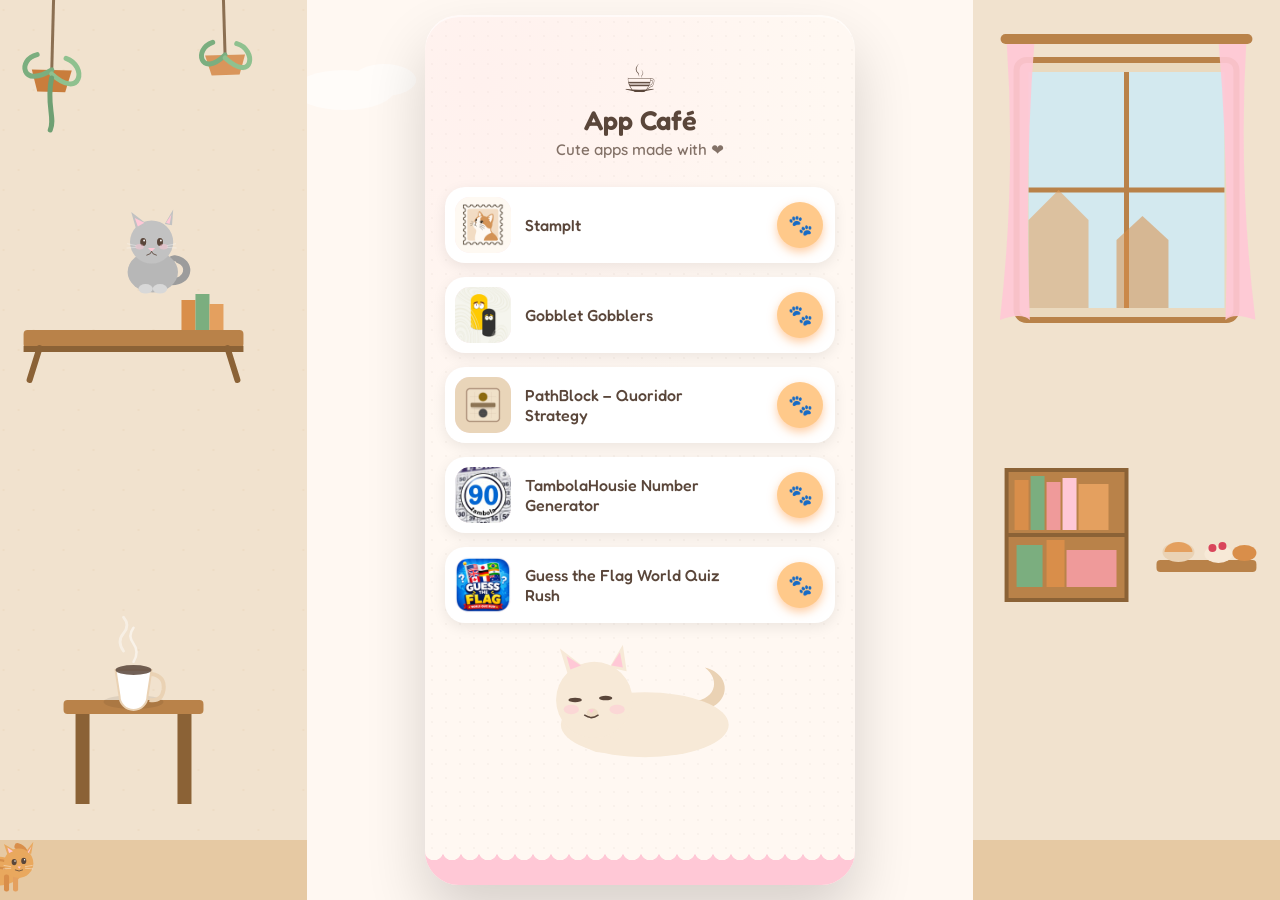
==== App-Cafe/index.html @ 69373cc1 "Add App Café landing page with animated cats and app cards A cozy, mobile-first Linktree-style menu " ====
<!DOCTYPE html>
<html lang="en">
<head>
  <meta charset="UTF-8">
  <meta name="viewport" content="width=device-width, initial-scale=1, viewport-fit=cover">
  <title>App Café — Cute Apps Made With Love</title>
  <meta name="description" content="A cozy little café menu of cute apps, made with love.">
  <meta name="theme-color" content="#FFF8F2">

  <link rel="preconnect" href="https://fonts.googleapis.com">
  <link rel="preconnect" href="https://fonts.gstatic.com" crossorigin>
  <link href="https://fonts.googleapis.com/css2?family=Fredoka:wght@500;600;700&family=Quicksand:wght@500;600;700&display=swap" rel="stylesheet">

  <link rel="icon" href="data:image/svg+xml,%3Csvg xmlns='http://www.w3.org/2000/svg' viewBox='0 0 100 100'%3E%3Ctext y='.9em' font-size='90'%3E%E2%98%95%3C/text%3E%3C/svg%3E">
  <link rel="stylesheet" href="style.css">
</head>
<body>

  <!-- ============ DECORATIVE DESKTOP CAFÉ SCENE (hidden on mobile) ============ -->
  <div class="scene" aria-hidden="true">
    <div class="scene-clouds">
      <img class="scene-art" src="assets/background/clouds.svg" alt="" width="1600" height="200">
    </div>
    <div class="scene-panel scene-left">
      <img class="scene-art" src="assets/background/left-scene.svg" alt="" width="320" height="900">
      <div class="bean-mount">
        <!-- Bean: sits on the shelf, occasionally waves — self-animating, no JS needed -->
        <svg id="bean" viewBox="0 0 140 150" xmlns="http://www.w3.org/2000/svg" role="img" aria-label="Bean the shelf cat" width="100%" height="100%">
          <style>
            #bean .b-eye { transform-box: fill-box; transform-origin: center; animation: b-blink 6s ease-in-out infinite; }
            #bean .b-eye.right { animation-delay: .08s; }
            #bean .b-tail-tip { transform-box: fill-box; transform-origin: left center; animation: b-tail 5s ease-in-out infinite; }
            #bean .b-paw-wave { transform-box: fill-box; transform-origin: top right; opacity: 0; animation: b-wave-cycle 9s ease-in-out infinite; }
            #bean .b-paw-rest { animation: b-paw-rest-cycle 9s ease-in-out infinite; }
            @keyframes b-blink { 0%, 90%, 100% { transform: scaleY(1); } 95% { transform: scaleY(0.1); } }
            @keyframes b-tail { 0%, 100% { transform: rotate(0deg); } 50% { transform: rotate(8deg); } }
            @keyframes b-wave-cycle {
              0%, 75%, 100% { opacity: 0; transform: rotate(0deg); }
              80% { opacity: 1; transform: rotate(-15deg); }
              85% { transform: rotate(15deg); }
              90% { transform: rotate(-10deg); }
              94% { opacity: 1; transform: rotate(0deg); }
            }
            @keyframes b-paw-rest-cycle { 0%, 75%, 94%, 100% { opacity: 1; } 80%, 90% { opacity: 0; } }
            @media (prefers-reduced-motion: reduce) {
              #bean .b-eye, #bean .b-tail-tip, #bean .b-paw-wave, #bean .b-paw-rest { animation: none; opacity: 1; }
            }
          </style>
          <path d="M100 128 C 128 128, 132 100, 112 92" stroke="#9C9C9C" stroke-width="12" fill="none" stroke-linecap="round"/>
          <path class="b-tail-tip" d="M112 92 C 108 88, 100 88, 96 94" stroke="#9C9C9C" stroke-width="10" fill="none" stroke-linecap="round"/>
          <ellipse cx="68" cy="112" rx="42" ry="34" fill="#B7B7B7"/>
          <ellipse class="b-paw-rest" cx="56" cy="140" rx="12" ry="8" fill="#D8D8D8"/>
          <ellipse class="b-paw-rest" cx="80" cy="140" rx="12" ry="8" fill="#D8D8D8"/>
          <ellipse class="b-paw-wave" cx="92" cy="118" rx="10" ry="16" fill="#D8D8D8"/>
          <circle cx="66" cy="62" r="36" fill="#C2C2C2"/>
          <path d="M40 40 L32 12 L58 32 Z" fill="#C2C2C2"/>
          <path d="M43 36 L38 22 L54 30 Z" fill="#FFC8D6"/>
          <path d="M88 32 L102 8 L100 34 Z" fill="#C2C2C2"/>
          <path d="M90 30 L99 16 L96 32 Z" fill="#FFC8D6"/>
          <ellipse class="b-eye left" cx="52" cy="62" rx="5" ry="6.5" fill="#5A463A"/>
          <ellipse class="b-eye right" cx="80" cy="62" rx="5" ry="6.5" fill="#5A463A"/>
          <circle cx="53.5" cy="59.5" r="1.5" fill="#fff"/>
          <circle cx="81.5" cy="59.5" r="1.5" fill="#fff"/>
          <path d="M60 72 L72 72 L66 78 Z" fill="#FFC8D6"/>
          <path d="M66 78 Q66 82 58 84 M66 78 Q66 82 74 84" stroke="#5A463A" stroke-width="1.4" fill="none" stroke-linecap="round"/>
          <path d="M40 68 L26 65 M40 71 L25 72" stroke="#fff" stroke-width="1" opacity=".6" stroke-linecap="round"/>
          <path d="M92 68 L106 65 M92 71 L107 72" stroke="#fff" stroke-width="1" opacity=".6" stroke-linecap="round"/>
          <ellipse cx="46" cy="70" rx="7" ry="4.5" fill="#FFC8D6" opacity=".5"/>
          <ellipse cx="86" cy="70" rx="7" ry="4.5" fill="#FFC8D6" opacity=".5"/>
        </svg>
      </div>
    </div>
    <div class="scene-panel scene-right">
      <img class="scene-art" src="assets/background/right-scene.svg" alt="" width="320" height="900">
    </div>
  </div>

  <!-- Latte walks along the bottom edge of the whole page, mobile + desktop -->
  <div class="latte-track" aria-hidden="true">
    <div class="latte-wrap" id="latte-wrap">
      <svg id="latte" viewBox="0 0 170 100" xmlns="http://www.w3.org/2000/svg" role="img" aria-label="Latte the walking cat" width="100%" height="100%">
        <style>
          #latte .l-leg { transform-box: fill-box; transform-origin: top center; animation: l-walk-a .48s ease-in-out infinite; }
          #latte .l-leg.b { animation-name: l-walk-b; }
          #latte .l-tail { transform-box: fill-box; transform-origin: right center; animation: l-tail-sway 1.6s ease-in-out infinite; }
          #latte .l-eye { transform-box: fill-box; transform-origin: center; animation: l-blink 5s ease-in-out infinite; }
          #latte .l-head-group { transform-box: fill-box; transform-origin: center; }
          #latte .l-ear { transform-box: fill-box; transform-origin: bottom center; }
          #latte.paused .l-leg { animation-play-state: paused; }
          #latte.paused .l-head-group { animation: l-look 2.6s ease-in-out; }
          #latte.paused .l-ear { animation: l-ear-twitch 2.6s ease-in-out; }
          @keyframes l-walk-a { 0%, 100% { transform: rotate(18deg); } 50% { transform: rotate(-18deg); } }
          @keyframes l-walk-b { 0%, 100% { transform: rotate(-18deg); } 50% { transform: rotate(18deg); } }
          @keyframes l-tail-sway { 0%, 100% { transform: rotate(-8deg); } 50% { transform: rotate(10deg); } }
          @keyframes l-blink { 0%, 92%, 100% { transform: scaleY(1); } 96% { transform: scaleY(0.1); } }
          @keyframes l-look { 0%, 100% { transform: rotate(0deg); } 30% { transform: rotate(10deg); } 60% { transform: rotate(-10deg); } 85% { transform: rotate(0deg); } }
          @keyframes l-ear-twitch { 0%, 40%, 100% { transform: rotate(0deg); } 45% { transform: rotate(-12deg); } 50% { transform: rotate(6deg); } }
          @media (prefers-reduced-motion: reduce) {
            #latte .l-leg, #latte .l-tail, #latte .l-eye, #latte.paused .l-head-group, #latte.paused .l-ear { animation: none; }
          }
        </style>
        <rect class="l-leg" x="38" y="55" width="9" height="30" rx="4" fill="#D98E4A"/>
        <rect class="l-leg b" x="54" y="55" width="9" height="30" rx="4" fill="#E4A05F"/>
        <path class="l-tail" d="M118 55 C 150 45, 155 15, 132 8" stroke="#D98E4A" stroke-width="11" fill="none" stroke-linecap="round"/>
        <ellipse cx="90" cy="52" rx="52" ry="26" fill="#E9A85E"/>
        <path d="M55 34 Q80 28 108 34" stroke="#C97D3C" stroke-width="4" fill="none" stroke-linecap="round" opacity=".6"/>
        <path d="M50 48 Q80 42 115 48" stroke="#C97D3C" stroke-width="4" fill="none" stroke-linecap="round" opacity=".6"/>
        <rect class="l-leg b" x="108" y="58" width="9" height="30" rx="4" fill="#D98E4A"/>
        <rect class="l-leg" x="124" y="58" width="9" height="30" rx="4" fill="#E4A05F"/>
        <g class="l-head-group">
          <circle cx="134" cy="38" r="26" fill="#E9A85E"/>
          <path class="l-ear" d="M114 22 L108 4 L128 16 Z" fill="#E9A85E"/>
          <path class="l-ear" d="M148 16 L160 0 L156 22 Z" fill="#E9A85E"/>
          <path d="M117 20 L114 10 L124 17 Z" fill="#FFC8D6"/>
          <path d="M150 18 L157 8 L152 20 Z" fill="#FFC8D6"/>
          <ellipse class="l-eye" cx="126" cy="36" rx="4.5" ry="5.5" fill="#5A463A"/>
          <ellipse class="l-eye" cx="143" cy="34" rx="4.5" ry="5.5" fill="#5A463A"/>
          <circle cx="127.5" cy="34" r="1.3" fill="#fff"/>
          <circle cx="144.5" cy="32" r="1.3" fill="#fff"/>
          <path d="M132 44 L138 44 L135 48 Z" fill="#FFC8D6"/>
          <path d="M128 50 Q135 54 141 50" stroke="#5A463A" stroke-width="1.4" fill="none" stroke-linecap="round"/>
          <path d="M120 44 L108 42 M120 47 L107 48" stroke="#fff" stroke-width="1" opacity=".7" stroke-linecap="round"/>
          <path d="M146 44 L158 42 M146 47 L159 48" stroke="#fff" stroke-width="1" opacity=".7" stroke-linecap="round"/>
        </g>
      </svg>
    </div>
  </div>

  <!-- ============ THE PHONE — CAFÉ MENU ============ -->
  <main class="phone" id="phone">
    <div class="phone-inner">

      <header class="phone-header">
        <div class="phone-icon" aria-hidden="true">☕</div>
        <h1 class="phone-title" id="site-title" title="Shh... try clicking me a few times">App Café</h1>
        <p class="phone-subtitle" id="site-subtitle">Cute apps made with ❤️</p>
      </header>

      <ul class="card-list" id="card-list" aria-label="Our apps"></ul>

      <div class="mochi-mount" id="mochi-mount" tabindex="0" role="button" aria-label="Mochi the sleeping cat — tap to wake her up">
        <svg id="mochi" viewBox="0 0 220 130" xmlns="http://www.w3.org/2000/svg" role="img" aria-label="Mochi the sleeping cat" width="100%" height="100%">
          <style>
            #mochi .m-eye { transform-origin: center; transform-box: fill-box; animation: m-blink 4.5s ease-in-out infinite; }
            #mochi .m-eye.right { animation-delay: .06s; }
            #mochi .m-tail { transform-origin: 165px 78px; animation: m-tail-twitch 6s ease-in-out infinite; }
            #mochi .m-yawn { opacity: 0; animation: m-yawn 11s ease-in-out infinite; }
            #mochi .m-ear { transform-origin: bottom center; transform-box: fill-box; animation: m-ear 11s ease-in-out infinite; }
            #mochi .m-open-eyes, #mochi .m-awake-paw { opacity: 0; }
            #mochi.awake .m-sleep-eyes { opacity: 0; }
            #mochi.awake .m-open-eyes { opacity: 1; }
            #mochi.awake .m-body-group { animation: m-stretch 2.1s ease-in-out; }
            #mochi.awake .m-awake-paw { opacity: 1; animation: m-paw-reach 2.1s ease-in-out; }
            @keyframes m-blink { 0%, 82%, 100% { transform: scaleY(1); } 88% { transform: scaleY(0.1); } 94% { transform: scaleY(1); } }
            @keyframes m-tail-twitch { 0%, 70%, 100% { transform: rotate(0deg); } 75% { transform: rotate(-6deg); } 85% { transform: rotate(4deg); } 92% { transform: rotate(0deg); } }
            @keyframes m-yawn { 0%, 88%, 100% { opacity: 0; } 91%, 96% { opacity: 1; } }
            @keyframes m-ear { 0%, 87%, 100% { transform: rotate(0deg); } 91%, 95% { transform: rotate(-8deg); } }
            @keyframes m-stretch { 0% { transform: scale(1,1); } 35% { transform: scale(1.12,0.9) translateY(3px); } 65% { transform: scale(1.12,0.9) translateY(3px); } 100% { transform: scale(1,1); } }
            @keyframes m-paw-reach { 0%, 100% { transform: translateX(0); } 35%,65% { transform: translateX(14px); } }
            @media (prefers-reduced-motion: reduce) {
              #mochi .m-eye, #mochi .m-tail, #mochi .m-yawn, #mochi .m-ear, #mochi.awake .m-body-group, #mochi.awake .m-awake-paw { animation: none; }
            }
          </style>
          <path class="m-tail" d="M165 78 C 205 78, 210 40, 178 32 C 195 45, 190 68, 160 68 Z" fill="#EAD2B4"/>
          <g class="m-body-group">
            <ellipse cx="115" cy="92" rx="88" ry="34" fill="#F7E9D7"/>
            <ellipse cx="70" cy="112" rx="16" ry="9" fill="#F7E9D7"/>
            <ellipse class="m-awake-paw" cx="46" cy="110" rx="14" ry="8" fill="#F7E9D7"/>
            <circle cx="62" cy="66" r="40" fill="#F7E9D7"/>
            <path class="m-ear left" d="M34 38 L26 12 L52 32 Z" fill="#F7E9D7"/>
            <path class="m-ear left" d="M37 34 L33 20 L48 30 Z" fill="#FFC8D6"/>
            <path class="m-ear right" d="M78 32 L92 8 L96 36 Z" fill="#F7E9D7"/>
            <path class="m-ear right" d="M80 30 L89 16 L92 32 Z" fill="#FFC8D6"/>
            <ellipse cx="60" cy="80" rx="6" ry="5" fill="#EAD2B4" opacity=".5"/>
            <ellipse cx="38" cy="76" rx="8" ry="5" fill="#FFC8D6" opacity=".55"/>
            <ellipse cx="86" cy="76" rx="8" ry="5" fill="#FFC8D6" opacity=".55"/>
            <g class="m-sleep-eyes">
              <ellipse class="m-eye left" cx="42" cy="66" rx="7" ry="2.4" fill="#5A463A"/>
              <ellipse class="m-eye right" cx="74" cy="64" rx="7" ry="2.4" fill="#5A463A"/>
            </g>
            <g class="m-open-eyes">
              <circle cx="42" cy="65" r="6" fill="#5A463A"/>
              <circle cx="44" cy="63" r="1.6" fill="#fff"/>
              <circle cx="74" cy="63" r="6" fill="#5A463A"/>
              <circle cx="76" cy="61" r="1.6" fill="#fff"/>
            </g>
            <path d="M56 76 L62 76 L59 80 Z" fill="#FFC8D6"/>
            <path d="M52 82 Q59 87 66 82" stroke="#5A463A" stroke-width="1.6" fill="none" stroke-linecap="round"/>
            <ellipse class="m-yawn" cx="59" cy="83" rx="7" ry="6" fill="#7A5A48"/>
          </g>
        </svg>
      </div>

    </div>
    <div class="phone-scallop" aria-hidden="true"></div>
  </main>

  <!-- floating fx layer for hearts / sparkles / paw rain -->
  <div id="fx-layer" aria-hidden="true"></div>

  <!-- card template -->
  <template id="card-template">
    <li class="card" tabindex="-1">
      <img class="card-logo" alt="" loading="lazy">
      <span class="card-name"></span>
      <span class="card-spacer"></span>
      <a class="paw-btn" target="_blank" rel="noopener noreferrer" aria-label="">
        <span aria-hidden="true">🐾</span>
      </a>
    </li>
  </template>

  <script src="script.js" defer></script>
</body>
</html>
---- App-Cafe/style.css ----
/* =========================================================================
   COZY CAT CAFÉ — STYLESHEET
   Sections: Reset, Variables, Base, Decorative Scene, Latte Track,
   Phone Shell, Header, Cards, Paw Button, Cat Mounts, FX Layer,
   Keyframes, Accessibility, Responsive
   ========================================================================= */

/* ---------- Reset ---------- */
*, *::before, *::after { box-sizing: border-box; }
html, body { height: 100%; }
body {
  margin: 0;
  -webkit-font-smoothing: antialiased;
  overflow-x: hidden;
}
ul { margin: 0; padding: 0; }
img { max-width: 100%; display: block; }
a { color: inherit; }
button { font: inherit; }

/* ---------- Variables ---------- */
:root {
  --bg: #FFF8F2;
  --card-bg: #FFFFFF;
  --primary: #FFC8D6;
  --primary-dark: #FF9EB8;
  --secondary: #FFE8EF;
  --paw: #FFC98A;
  --paw-dark: #FFB268;
  --text: #5A463A;
  --shadow: rgba(0, 0, 0, .08);
  --shadow-strong: rgba(0, 0, 0, .16);

  --font-display: 'Fredoka', system-ui, sans-serif;
  --font-body: 'Quicksand', system-ui, sans-serif;

  --phone-max: 430px;
  --scallop-size: 34px;
}

/* ---------- Base ---------- */
body {
  background: var(--bg);
  color: var(--text);
  font-family: var(--font-body);
}

/* =========================================================================
   DECORATIVE DESKTOP SCENE (hidden below 900px)
   ========================================================================= */
.scene {
  position: fixed;
  inset: 0;
  z-index: 0;
  pointer-events: none;
  display: none;
}
.scene-clouds {
  position: fixed;
  top: 0; left: 0; right: 0;
  height: 180px;
  opacity: .9;
}
.scene-panel {
  position: fixed;
  top: 0; bottom: 0;
  width: clamp(200px, 24vw, 360px);
}
.scene-left { left: 0; }
.scene-right { right: 0; }
.scene-art { position: absolute; inset: 0; }
.bean-mount {
  position: absolute;
  top: 30.5%;
  left: 50%;
  width: 84px;
  height: 90px;
  transform: translate(-50%, -78%);
}

/* =========================================================================
   LATTE — walking cat strip along the bottom edge (mobile + desktop)
   ========================================================================= */
.latte-track {
  position: fixed;
  left: 0; right: 0; bottom: 0;
  height: 58px;
  z-index: 50; /* walks in front of the phone, along the very bottom edge */
  pointer-events: none;
  overflow: hidden;
}
.latte-wrap {
  position: absolute;
  bottom: 0;
  left: 0;
  width: 96px;
  height: 60px;
  transform: translateX(-120px) scaleX(1);
}

/* =========================================================================
   PHONE SHELL — the café menu
   ========================================================================= */
.phone {
  position: relative;
  z-index: 10;
  width: 100%;
  max-width: var(--phone-max);
  margin: 0 auto;
  min-height: 100dvh;
  background-color: var(--bg);
  background-image:
    radial-gradient(circle at 12% 8%, rgba(255,200,214,.15), transparent 40%),
    radial-gradient(rgba(90,70,58,.035) 1px, transparent 1px);
  background-size: auto, 14px 14px;
  display: flex;
  flex-direction: column;
}
.phone-inner {
  flex: 1;
  display: flex;
  flex-direction: column;
  padding-bottom: 90px; /* room for Mochi + scallop */
}

/* =========================================================================
   HEADER
   ========================================================================= */
.phone-header {
  text-align: center;
  padding: 44px 24px 18px;
}
.phone-icon {
  font-size: 2.4rem;
  line-height: 1;
  margin-bottom: 6px;
  animation: icon-bob 3.6s ease-in-out infinite;
}
.phone-title {
  font-family: var(--font-display);
  font-weight: 600;
  font-size: 1.7rem;
  margin: 0 0 4px;
  color: var(--text);
  cursor: pointer;
  user-select: none;
  transition: transform .15s ease;
}
.phone-title:active { transform: scale(.97); }
.phone-subtitle {
  font-family: var(--font-body);
  font-weight: 600;
  font-size: .95rem;
  margin: 0;
  color: var(--text);
  opacity: .75;
}

/* =========================================================================
   CARD LIST
   ========================================================================= */
.card-list {
  list-style: none;
  display: flex;
  flex-direction: column;
  gap: 14px;
  padding: 10px 20px 8px;
}
.card {
  display: flex;
  align-items: center;
  gap: 14px;
  background: var(--card-bg);
  border-radius: 20px;
  padding: 10px 12px 10px 10px;
  box-shadow: 0 4px 14px var(--shadow);
  cursor: pointer;
  transition: transform .28s cubic-bezier(.34,1.56,.64,1), box-shadow .28s ease;
}
.card:hover,
.card:focus-within {
  transform: translateY(-5px);
  box-shadow: 0 12px 26px var(--shadow-strong);
}
.card-logo {
  width: 56px;
  height: 56px;
  border-radius: 15px;
  object-fit: cover;
  background: var(--secondary);
  flex-shrink: 0;
  transition: transform .3s ease;
}
.card:hover .card-logo { transform: rotate(-7deg) scale(1.06); }
.card-name {
  font-family: var(--font-display);
  font-weight: 500;
  font-size: 1rem;
  color: var(--text);
  line-height: 1.25;
}
.card-spacer { flex: 1; }

/* =========================================================================
   PAW BUTTON
   ========================================================================= */
.paw-btn {
  width: 46px;
  height: 46px;
  border-radius: 50%;
  background: var(--paw);
  display: flex;
  align-items: center;
  justify-content: center;
  font-size: 1.25rem;
  text-decoration: none;
  flex-shrink: 0;
  box-shadow: 0 4px 10px rgba(255, 158, 74, .5);
  transition: transform .2s ease, background .2s ease;
}
.paw-btn:hover { background: var(--paw-dark); animation: paw-wiggle .5s ease; }
.card:hover .paw-btn { animation: paw-bounce .6s ease; }
.paw-btn:active { transform: scale(.9); }

/* =========================================================================
   CAT MOUNTS
   ========================================================================= */
.mochi-mount {
  width: 210px;
  height: 124px;
  margin: 6px auto 0;
  cursor: pointer;
}

/* scalloped café-menu border at the bottom of the phone */
.phone-scallop {
  height: var(--scallop-size);
  width: 100%;
  background-color: var(--primary);
  background-image: radial-gradient(circle at 9px 0, var(--bg) 9px, transparent 9.5px);
  background-repeat: repeat-x;
  background-size: 18px 18px;
  flex-shrink: 0;
}

/* =========================================================================
   FX LAYER — hearts, sparkles, petals, paw rain
   ========================================================================= */
#fx-layer {
  position: fixed;
  inset: 0;
  z-index: 9999;
  pointer-events: none;
  overflow: hidden;
}
.fx-heart, .fx-sparkle, .fx-paw, .fx-petal {
  position: absolute;
  will-change: transform, opacity;
}
.fx-heart {
  font-size: 1.1rem;
  animation: fx-heart-rise .9s ease-out forwards;
}
.fx-sparkle {
  font-size: .85rem;
  animation: fx-sparkle-pop .6s ease-out forwards;
}
.fx-paw {
  width: 22px;
  height: 22px;
  top: -30px;
  animation: fx-paw-fall linear forwards;
}
.fx-petal {
  width: 13px;
  height: 13px;
  top: -20px;
  opacity: .85;
  background: var(--primary);
  border-radius: 0 60% 0 60%;
  animation: fx-petal-fall linear forwards;
}

/* =========================================================================
   KEYFRAMES
   ========================================================================= */
@keyframes icon-bob {
  0%, 100% { transform: translateY(0) rotate(0deg); }
  50% { transform: translateY(-4px) rotate(-4deg); }
}
@keyframes paw-wiggle {
  0%, 100% { transform: rotate(0deg) scale(1.12); }
  25% { transform: rotate(-14deg) scale(1.12); }
  75% { transform: rotate(14deg) scale(1.12); }
}
@keyframes paw-bounce {
  0%, 100% { transform: translateY(0); }
  40% { transform: translateY(-6px); }
  70% { transform: translateY(1px); }
}
@keyframes fx-heart-rise {
  0% { opacity: 1; transform: translate(0, 0) scale(.5) rotate(0deg); }
  100% { opacity: 0; transform: translate(var(--dx, 0px), -70px) scale(1.15) rotate(var(--dr, 10deg)); }
}
@keyframes fx-sparkle-pop {
  0% { opacity: 1; transform: translate(0,0) scale(0); }
  50% { opacity: 1; transform: translate(var(--dx,0px), var(--dy,0px)) scale(1.2); }
  100% { opacity: 0; transform: translate(var(--dx,0px), var(--dy,0px)) scale(.4); }
}
@keyframes fx-paw-fall {
  to { transform: translateY(105vh) rotate(160deg); opacity: 0; }
}
@keyframes fx-petal-fall {
  0% { transform: translate(0, 0) rotate(0deg); }
  25% { transform: translate(18px, 25vh) rotate(90deg); }
  50% { transform: translate(-14px, 50vh) rotate(180deg); }
  75% { transform: translate(16px, 75vh) rotate(270deg); }
  100% { transform: translate(-10px, 105vh) rotate(360deg); opacity: .2; }
}

/* =========================================================================
   ACCESSIBILITY
   ========================================================================= */
a:focus-visible,
.card:focus-visible,
.mochi-mount:focus-visible,
.phone-title:focus-visible {
  outline: 3px solid var(--primary-dark);
  outline-offset: 3px;
  border-radius: 8px;
}
.paw-btn:focus-visible {
  outline: 3px solid var(--paw-dark);
  outline-offset: 3px;
  border-radius: 8px;
}

@media (prefers-reduced-motion: reduce) {
  .phone-icon,
  .paw-btn:hover,
  .card:hover .paw-btn,
  .fx-heart, .fx-sparkle, .fx-paw, .fx-petal {
    animation: none !important;
  }
  * { scroll-behavior: auto !important; }
}

/* =========================================================================
   RESPONSIVE
   ========================================================================= */
@media (min-width: 900px) {
  .scene { display: block; }

  body {
    min-height: 100vh;
    display: flex;
    align-items: center;
    justify-content: center;
  }

  .phone {
    min-height: auto;
    margin: 5vh auto;
    border-radius: 34px;
    overflow: hidden;
    box-shadow: 0 30px 60px var(--shadow-strong), 0 2px 0 rgba(255,255,255,.6) inset;
  }
}

@media (max-width: 899.98px) {
  .bean-mount, .scene { display: none; }
}
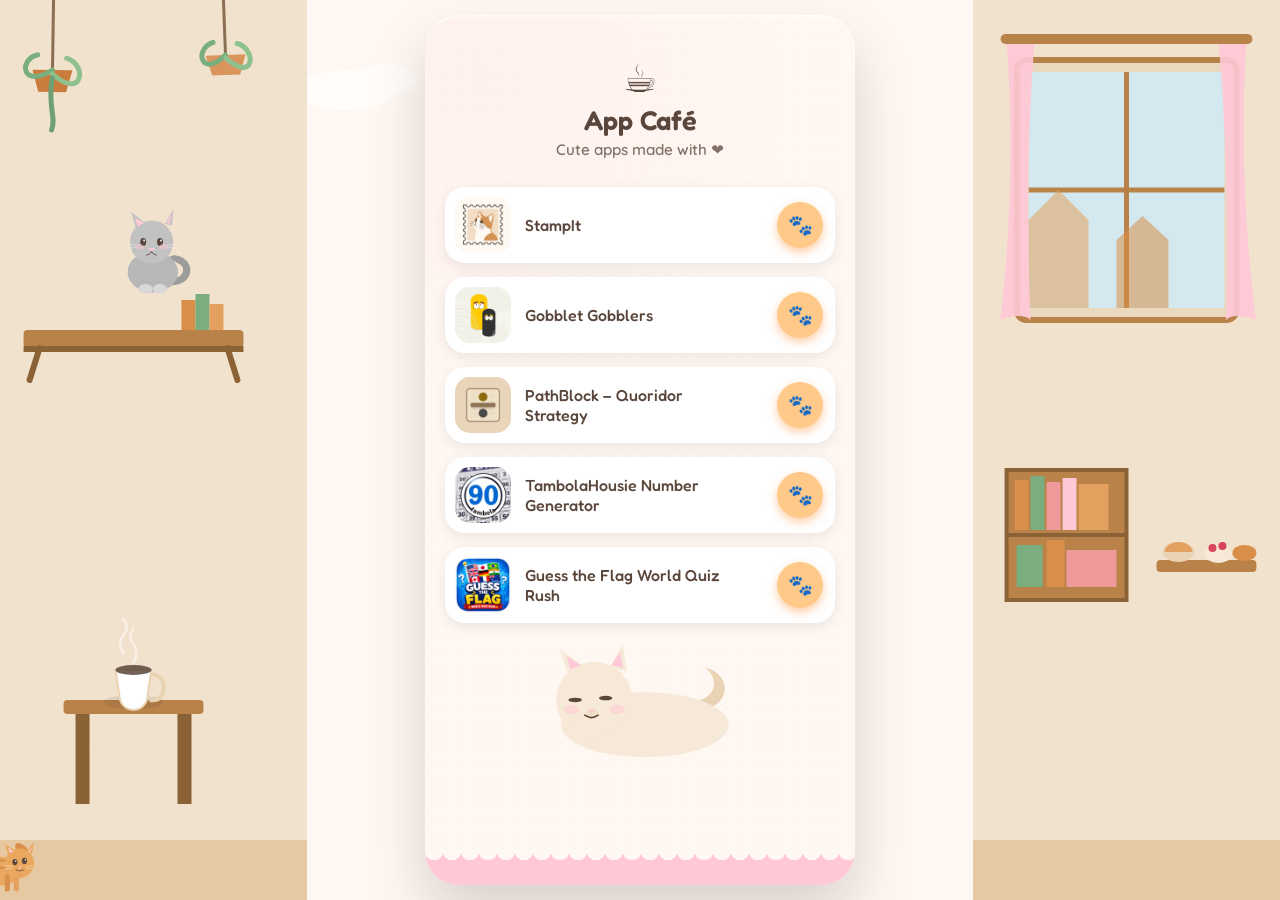
==== commit bdbf363a: "Fix mobile Safari: iPhone home-indicator overlap and double-tap zoom Latte's fixed bottom strip coul" ====
--- a/App-Cafe/index.html
+++ b/App-Cafe/index.html
@@ -2,7 +2,7 @@
 <html lang="en">
 <head>
   <meta charset="UTF-8">
-  <meta name="viewport" content="width=device-width, initial-scale=1, viewport-fit=cover">
+  <meta name="viewport" content="width=device-width, initial-scale=1, maximum-scale=1, user-scalable=no, viewport-fit=cover">
   <title>App Café — Cute Apps Made With Love</title>
   <meta name="description" content="A cozy little café menu of cute apps, made with love.">
   <meta name="theme-color" content="#FFF8F2">
--- a/App-Cafe/style.css
+++ b/App-Cafe/style.css
@@ -83,7 +83,11 @@
    ========================================================================= */
 .latte-track {
   position: fixed;
-  left: 0; right: 0; bottom: 0;
+  left: 0; right: 0;
+  /* viewport-fit=cover lets our layout extend under the iPhone home-indicator
+     safe area, so fixed-to-the-edge content must add it back manually or it
+     renders partly hidden behind the home-indicator gesture bar */
+  bottom: env(safe-area-inset-bottom, 0px);
   height: 58px;
   z-index: 50; /* walks in front of the phone, along the very bottom edge */
   pointer-events: none;
@@ -107,6 +111,7 @@
   width: 100%;
   max-width: var(--phone-max);
   margin: 0 auto;
+  min-height: 100vh; /* fallback for browsers without dvh support */
   min-height: 100dvh;
   background-color: var(--bg);
   background-image:
